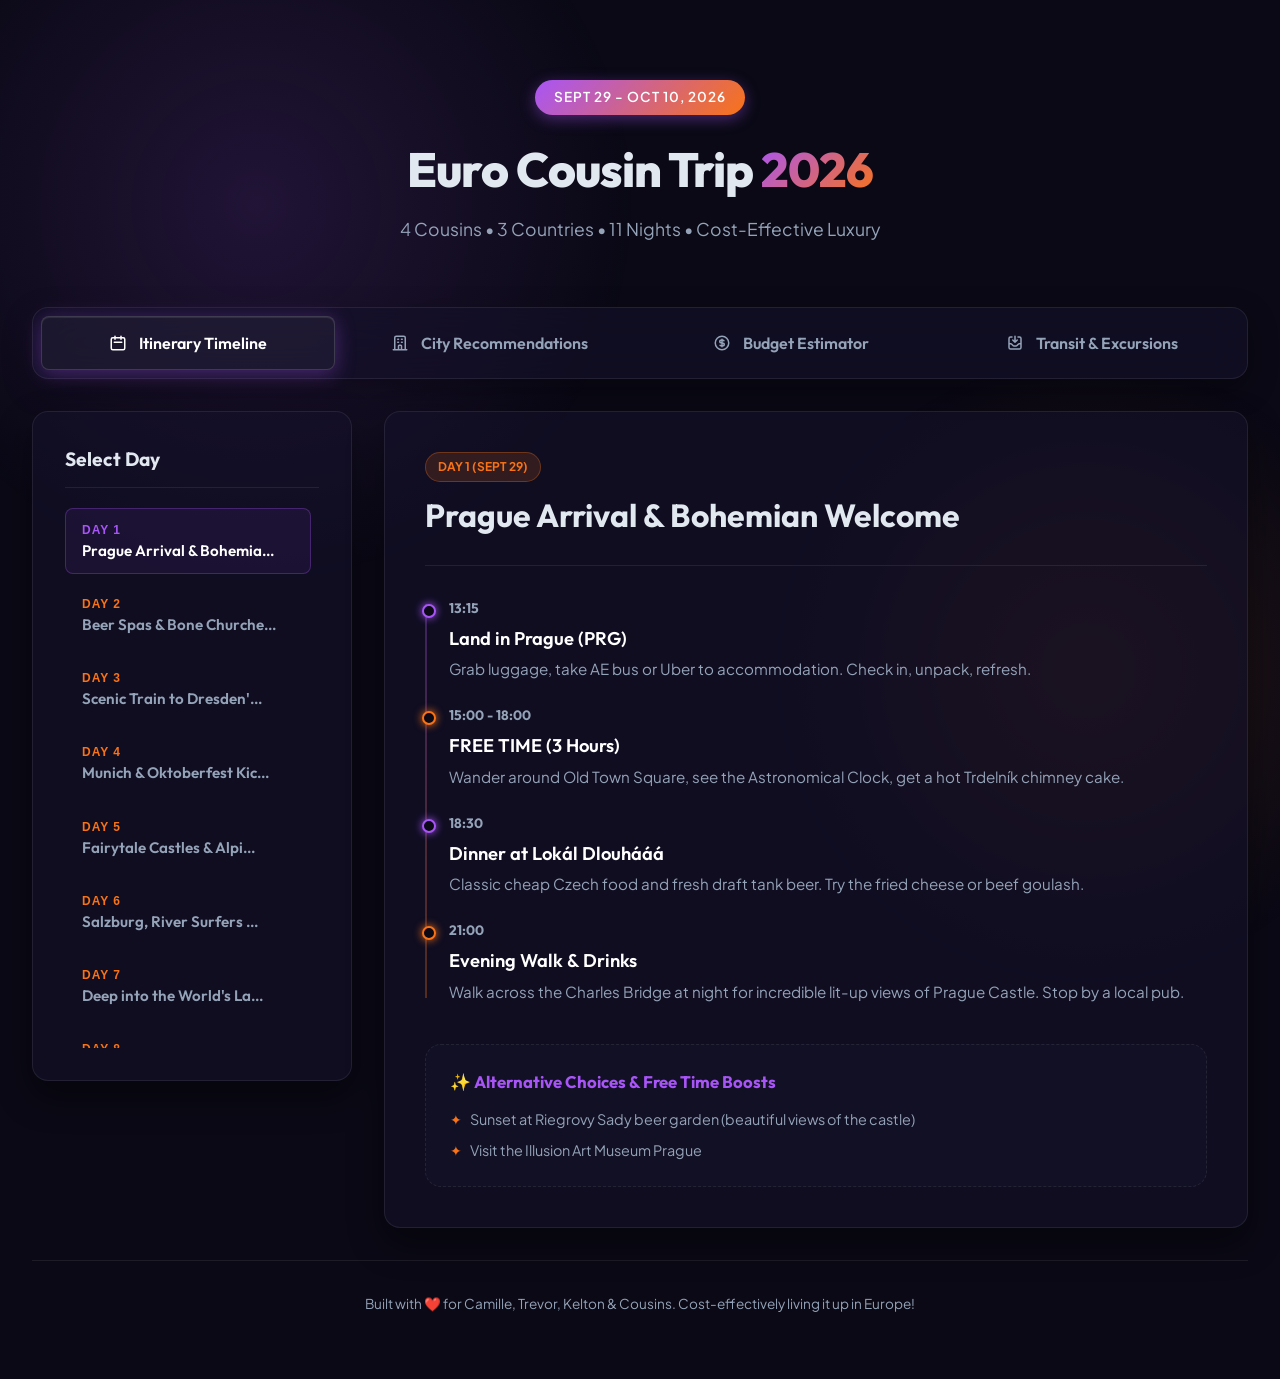
==== eurocousintrip/index.html @ 8fd2f875 "Add Euro Cousin Trip 2026 planner app" ====
<!DOCTYPE html>
<html lang="en">
<head>
  <meta charset="UTF-8">
  <meta name="viewport" content="width=device-width, initial-scale=1.0">
  <title>Euro Cousin Trip 2026 - Itinerary & Planner</title>
  <link rel="preconnect" href="https://fonts.googleapis.com">
  <link rel="preconnect" href="https://fonts.gstatic.com" crossorigin>
  <link href="https://fonts.googleapis.com/css2?family=Outfit:wght@300;400;500;600;700;800&family=Plus+Jakarta+Sans:wght@300;400;500;600;700&display=swap" rel="stylesheet">
  <link rel="stylesheet" href="style.css">
</head>
<body>
  <div class="glow-bg"></div>
  <div class="glow-bg-secondary"></div>

  <div class="app-container">
    <header class="app-header">
      <div class="logo-area">
        <span class="badge">Sept 29 - Oct 10, 2026</span>
        <h1>Euro Cousin Trip <span>2026</span></h1>
        <p>4 Cousins • 3 Countries • 11 Nights • Cost-Effective Luxury</p>
      </div>
    </header>

    <nav class="app-nav">
      <button class="nav-btn active" onclick="switchTab('itinerary')">
        <svg xmlns="http://www.w3.org/2000/svg" width="18" height="18" fill="none" viewBox="0 0 24 24" stroke="currentColor" stroke-width="2"><path stroke-linecap="round" stroke-linejoin="round" d="M8 7V3m8 4V3m-9 8h10M5 21h14a2 2 0 002-2V7a2 2 0 00-2-2H5a2 2 0 00-2 2v12a2 2 0 002 2z" /></svg>
        Itinerary Timeline
      </button>
      <button class="nav-btn" onclick="switchTab('cities')">
        <svg xmlns="http://www.w3.org/2000/svg" width="18" height="18" fill="none" viewBox="0 0 24 24" stroke="currentColor" stroke-width="2"><path stroke-linecap="round" stroke-linejoin="round" d="M19 21V5a2 2 0 00-2-2H7a2 2 0 00-2 2v16m14 0h2m-2 0h-5m-9 0H3m2 0h5M9 7h1m-1 4h1m4-4h1m-1 4h1m-5 10v-5a1 1 0 011-1h2a1 1 0 011 1v5m-4 0h4" /></svg>
        City Recommendations
      </button>
      <button class="nav-btn" onclick="switchTab('budget')">
        <svg xmlns="http://www.w3.org/2000/svg" width="18" height="18" fill="none" viewBox="0 0 24 24" stroke="currentColor" stroke-width="2"><path stroke-linecap="round" stroke-linejoin="round" d="M12 8c-1.657 0-3 .895-3 2s1.343 2 3 2 3 .895 3 2-1.343 2-3 2m0-8c1.11 0 2.08.402 2.599 1M12 8V7m0 1v8m0 0v1m0-1c-1.11 0-2.08-.402-2.599-1M21 12a9 9 0 11-18 0 9 9 0 0118 0z" /></svg>
        Budget Estimator
      </button>
      <button class="nav-btn" onclick="switchTab('transit')">
        <svg xmlns="http://www.w3.org/2000/svg" width="18" height="18" fill="none" viewBox="0 0 24 24" stroke="currentColor" stroke-width="2"><path stroke-linecap="round" stroke-linejoin="round" d="M8 4H6a2 2 0 00-2 2v12a2 2 0 002 2h12a2 2 0 002-2V6a2 2 0 00-2-2h-2m-4-1v8m0 0l3-3m-3 3L9 8m-5 5h2.586a1 1 0 01.707.293l2.414 2.414a1 1 0 00.707.293h3.172a1 1 0 00.707-.293l2.414-2.414a1 1 0 01.707-.293H20" /></svg>
        Transit & Excursions
      </button>
    </nav>

    <main class="app-main">
      
      <!-- ITINERARY TAB -->
      <section id="tab-itinerary" class="tab-content active">
        <div class="itinerary-layout">
          <div class="day-sidebar glass">
            <h3>Select Day</h3>
            <div class="day-list" id="day-list-buttons">
              <!-- Dynamically populated -->
            </div>
          </div>

          <div class="day-detail-panel">
            <div class="day-card glass" id="day-details-card">
              <div class="day-header">
                <span class="day-badge" id="current-day-label">Day 1 (Sept 29)</span>
                <h2 id="current-day-title">Prague Arrival & Bohemian Welcome</h2>
              </div>
              
              <div class="timeline" id="current-day-events">
                <!-- Dynamically populated -->
              </div>

              <div class="alternatives-box">
                <h4>✨ Alternative Choices & Free Time Boosts</h4>
                <ul id="current-day-alternatives">
                  <!-- Dynamically populated -->
                </ul>
              </div>
            </div>
          </div>
        </div>
      </section>

      <!-- CITIES TAB -->
      <section id="tab-cities" class="tab-content">
        <div class="city-selector">
          <button class="city-pill active" onclick="filterCity('prague')">Prague</button>
          <button class="city-pill" onclick="filterCity('dresden')">Dresden</button>
          <button class="city-pill" onclick="filterCity('munich')">Munich (Oktoberfest)</button>
          <button class="city-pill" onclick="filterCity('salzburg')">Salzburg</button>
          <button class="city-pill" onclick="filterCity('vienna')">Vienna (Kelton's Base)</button>
        </div>

        <div class="city-recommendations-grid">
          
          <div class="grid-column">
            <div class="section-title">
              <h3>🏨 Lodging Options</h3>
            </div>
            <div id="city-lodging" class="cards-list"></div>
          </div>

          <div class="grid-column">
            <div class="section-title">
              <h3>🎟️ Sights & Nightlife</h3>
            </div>
            <div id="city-attractions" class="cards-list"></div>
          </div>

          <div class="grid-column">
            <div class="section-title">
              <h3>🍽️ Local Bites & Dining</h3>
            </div>
            <div id="city-food" class="cards-list"></div>
          </div>

        </div>
      </section>

      <!-- BUDGET TAB -->
      <section id="tab-budget" class="tab-content">
        <div class="budget-layout">
          <div class="budget-panel glass">
            <h2>Interactive Cost Calculator</h2>
            <p class="subtitle">Customize the estimates to match your specific plans. Keep it under <strong>$3,000 per person</strong>!</p>
            
            <div class="input-group">
              <label for="calc-flight">✈️ Flight Cost ($ / person)</label>
              <input type="number" id="calc-flight" value="950" oninput="updateBudgetCalculator()">
              <span class="hint">Includes transatlantic flight from US.</span>
            </div>

            <div class="input-group">
              <label for="calc-lodging">🏨 Total Lodging Cost ($ / person)</label>
              <input type="number" id="calc-lodging" value="450" oninput="updateBudgetCalculator()">
              <span class="hint">Includes Prague, Dresden, Munich (S-Bahn Dachau), & Salzburg. Vienna is €0!</span>
            </div>

            <div class="input-group">
              <label for="calc-food">🍔 Food & Drink Budget ($ / person)</label>
              <input type="number" id="calc-food" value="700" oninput="updateBudgetCalculator()">
              <span class="hint">Recommended: ~$65/day for 11 days (local beer is very cheap in CZ/DE/AT).</span>
            </div>

            <div class="input-group">
              <label for="calc-activities">🎟️ Activities & Excursions ($ / person)</label>
              <input type="number" id="calc-activities" value="300" oninput="updateBudgetCalculator()">
              <span class="hint">Includes Beer Spa, Neuschwanstein, Eisriesenwelt caves, & club entries.</span>
            </div>

            <div class="input-group">
              <label for="calc-transport">🚆 Train Tickets & Transit Passes ($ / person)</label>
              <input type="number" id="calc-transport" value="200" oninput="updateBudgetCalculator()">
              <span class="hint">Includes EC/ICE trains, Bayern-Ticket, and local tram cards.</span>
            </div>
          </div>

          <div class="budget-summary glass">
            <h3>Calculated Trip Total</h3>
            
            <div class="large-price">
              <span class="price-label">Per Person Cost</span>
              <span class="price-val" id="total-per-person">$2,600.00</span>
            </div>

            <div class="group-price">
              <span>Total for Group (4 People)</span>
              <strong id="total-group">$10,400.00</strong>
            </div>

            <div id="budget-status" class="status-tag success">Under Budget! 🎉 Ready to live it up!</div>

            <div class="smart-tips">
              <h4>💡 Clever Cost-Saving Choices Made:</h4>
              <ul>
                <li><strong>Vienna lodging is free:</strong> Staying at Cousin Kelton Koch's apartment saves the group approx. $1,000 total.</li>
                <li><strong>Munich S-Bahn Strategy:</strong> Staying in Dachau during Oktoberfest closing weekend saves €300+ per night.</li>
                <li><strong>Bavarian Rail Pass:</strong> Using the DB Bayern-Ticket for Munich-Salzburg and Neuschwanstein Castle excursions costs only €15/person for full days of travel.</li>
                <li><strong>Bratislava day-trip alternative:</strong> Bratislava is a super-cheap alternative for food and drinks, only 1 hour from Vienna.</li>
              </ul>
            </div>
          </div>
        </div>
      </section>

      <!-- TRANSIT TAB -->
      <section id="tab-transit" class="tab-content">
        <div class="transit-container glass">
          <h2>Transit & Excursion Matrix</h2>
          <p class="subtitle">Complete schedule breakdown, booking tips, and map guides.</p>

          <table class="transit-table">
            <thead>
              <tr>
                <th>Segment</th>
                <th>Method</th>
                <th>Duration</th>
                <th>Estimated Cost (Group of 4)</th>
                <th>Notes / Best Practice</th>
              </tr>
            </thead>
            <tbody>
              <tr>
                <td><strong>Prague Airport ➔ Accommodation</strong></td>
                <td>Uber / Airport Express Bus</td>
                <td>30 - 45 mins</td>
                <td>~€16 - €20 total</td>
                <td>Split an Uber/Bolt for convenience, or take the AE Bus for €4 PP.</td>
              </tr>
              <tr>
                <td><strong>Prague ➔ Dresden</strong></td>
                <td>EuroCity (EC) Train</td>
                <td>2h 15m</td>
                <td>~€60 - €80 total</td>
                <td>Direct frequent train. Buy tickets early on České Dráhy (cd.cz) or bahn.com.</td>
              </tr>
              <tr>
                <td><strong>Dresden ➔ Munich</strong></td>
                <td>ICE High-Speed Train</td>
                <td>4h 30m</td>
                <td>~€120 - €180 total</td>
                <td>Connects via Leipzig or Erfurt. Book via Deutsche Bahn.</td>
              </tr>
              <tr>
                <td><strong>Munich ➔ Neuschwanstein Castle</strong></td>
                <td>Bavarian Regional Train + Bus</td>
                <td>2h 30m (each way)</td>
                <td>€59 total</td>
                <td>Buy a <strong>Bayern-Ticket</strong> for 4 people at a ticket machine. Covers all regional trains & buses!</td>
              </tr>
              <tr>
                <td><strong>Munich ➔ Salzburg</strong></td>
                <td>BRB regional train</td>
                <td>1h 45m</td>
                <td>€59 total</td>
                <td>Use the same <strong>Bayern-Ticket</strong> on the regional line. Direct train every hour.</td>
              </tr>
              <tr>
                <td><strong>Salzburg ➔ Eisriesenwelt Werfen</strong></td>
                <td>S-Bahn S3 + Shuttle Bus</td>
                <td>1h 15m (each way)</td>
                <td>~€40 total (Transit only)</td>
                <td>Train from Salzburg Hbf to Werfen, shuttle bus to ticket office, hike, and cable car.</td>
              </tr>
              <tr>
                <td><strong>Salzburg ➔ Vienna</strong></td>
                <td>Railjet / Westbahn Train</td>
                <td>2h 30m</td>
                <td>~€80 - €120 total</td>
                <td>Westbahn is often cheaper and offers nice double-decker trains.</td>
              </tr>
              <tr>
                <td><strong>Vienna ➔ Vienna Airport (VIE)</strong></td>
                <td>S-Bahn S7 Train</td>
                <td>25 mins</td>
                <td>€17.60 total</td>
                <td>Fast regional train. Avoid the overpriced CAT (City Airport Train).</td>
              </tr>
            </tbody>
          </table>

          <div class="transit-tips-box">
            <h3>⚠️ Critical Excursion Warnings</h3>
            <div class="warning-grid">
              <div class="warning-item">
                <h5>🏰 Neuschwanstein Castle</h5>
                <p>Tickets drop exactly 3 months in advance and sell out rapidly. Make sure to book online ahead of time. Don't skip Marienbrücke bridge for the absolute best view of the castle.</p>
              </div>
              <div class="warning-item">
                <h5>❄️ Eisriesenwelt Ice Caves</h5>
                <p>Warm clothes and sturdy shoes are mandatory! Even in early October, the cave interior is below freezing (32°F / 0°C). The tour requires walking up 1,400 stairs.</p>
              </div>
            </div>
          </div>
        </div>
      </section>

    </main>

    <footer class="app-footer">
      <p>Built with ❤️ for Camille, Trevor, Kelton & Cousins. Cost-effectively living it up in Europe!</p>
    </footer>
  </div>

  <script src="app.js"></script>
  <script>
    // Tab Switching
    function switchTab(tabId) {
      document.querySelectorAll('.nav-btn').forEach(btn => btn.classList.remove('active'));
      document.querySelectorAll('.tab-content').forEach(content => content.classList.remove('active'));
      
      const targetBtn = Array.from(document.querySelectorAll('.nav-btn')).find(btn => btn.getAttribute('onclick').includes(tabId));
      if (targetBtn) targetBtn.classList.add('active');
      
      const targetTab = document.getElementById(`tab-${tabId}`);
      if (targetTab) targetTab.classList.add('active');
    }

    // Itinerary Loading & Interaction
    let currentDayIndex = 0;
    
    function populateItineraryButtons() {
      const btnContainer = document.getElementById('day-list-buttons');
      btnContainer.innerHTML = '';
      
      tripData.itinerary.forEach((item, idx) => {
        const btn = document.createElement('button');
        btn.className = `day-btn ${idx === currentDayIndex ? 'active' : ''}`;
        btn.onclick = () => selectDay(idx);
        
        btn.innerHTML = `
          <span class="day-num">${item.day.split(' ')[0]} ${item.day.split(' ')[1]}</span>
          <span class="day-title">${item.title.substring(0, 24)}${item.title.length > 24 ? '...' : ''}</span>
        `;
        btnContainer.appendChild(btn);
      });
    }

    function selectDay(idx) {
      currentDayIndex = idx;
      
      // Update buttons
      document.querySelectorAll('.day-btn').forEach((btn, bIdx) => {
        if (bIdx === idx) btn.classList.add('active');
        else btn.classList.remove('active');
      });
      
      const dayData = tripData.itinerary[idx];
      document.getElementById('current-day-label').textContent = dayData.day;
      document.getElementById('current-day-title').textContent = dayData.title;
      
      // Populate events
      const eventsContainer = document.getElementById('current-day-events');
      eventsContainer.innerHTML = '';
      
      dayData.events.forEach(ev => {
        const item = document.createElement('div');
        item.className = 'timeline-item';
        item.innerHTML = `
          <div class="time">${ev.time}</div>
          <div class="content">
            <h4>${ev.act}</h4>
            <p>${ev.detail}</p>
          </div>
        `;
        eventsContainer.appendChild(item);
      });

      // Populate alternatives
      const altContainer = document.getElementById('current-day-alternatives');
      altContainer.innerHTML = '';
      dayData.alternatives.forEach(alt => {
        const li = document.createElement('li');
        li.textContent = alt;
        altContainer.appendChild(li);
      });
    }

    // Cities Loading & Interaction
    let currentFilteredCity = 'prague';
    
    function filterCity(cityId) {
      currentFilteredCity = cityId;
      document.querySelectorAll('.city-pill').forEach(pill => {
        if (pill.getAttribute('onclick').includes(cityId)) pill.classList.add('active');
        else pill.classList.remove('active');
      });

      const city = tripData.cities[cityId];
      
      // Lodging
      const lodgingContainer = document.getElementById('city-lodging');
      lodgingContainer.innerHTML = '';
      city.accommodation.forEach(acc => {
        const card = document.createElement('div');
        card.className = 'card glass';
        card.innerHTML = `
          <div class="card-header">
            <h4>${acc.name}</h4>
            <span class="type-tag">${acc.type}</span>
          </div>
          <p class="desc">${acc.desc}</p>
          <div class="card-footer">
            <span class="price">${acc.price}</span>
            ${acc.link !== '#' ? `<a href="${acc.link}" target="_blank" class="card-btn">View Website ↗</a>` : ''}
          </div>
        `;
        lodgingContainer.appendChild(card);
      });

      // Sights & Attractions
      const attractionsContainer = document.getElementById('city-attractions');
      attractionsContainer.innerHTML = '';
      city.attractions.forEach(att => {
        const card = document.createElement('div');
        card.className = 'card glass';
        card.innerHTML = `
          <div class="card-header">
            <h4>${att.name}</h4>
            <span class="type-tag">${att.type}</span>
          </div>
          <p class="desc">${att.desc}</p>
          <div class="card-footer">
            <span class="price">${att.cost}</span>
            <div class="btn-row">
              <a href="${att.map}" target="_blank" class="card-btn secondary">Google Maps 📍</a>
              <a href="${att.link}" target="_blank" class="card-btn">Info/Tickets ↗</a>
            </div>
          </div>
        `;
        attractionsContainer.appendChild(card);
      });

      // Food
      const foodContainer = document.getElementById('city-food');
      foodContainer.innerHTML = '';
      city.food.forEach(fd => {
        const card = document.createElement('div');
        card.className = 'card glass';
        card.innerHTML = `
          <div class="card-header">
            <h4>${fd.name}</h4>
            <span class="type-tag">${fd.priceRange || 'Moderate'}</span>
          </div>
          <p class="specialty"><strong>Specialty:</strong> ${fd.specialty}</p>
          <p class="desc">${fd.desc}</p>
          <div class="card-footer">
            <a href="${fd.map}" target="_blank" class="card-btn secondary">Google Maps 📍</a>
          </div>
        `;
        foodContainer.appendChild(card);
      });
    }

    // App Initialization
    window.addEventListener('DOMContentLoaded', () => {
      populateItineraryButtons();
      selectDay(0);
      filterCity('prague');
      updateBudgetCalculator();
    });
  </script>
</body>
</html>
---- eurocousintrip/style.css ----
/* CSS variables for consistent, premium styling */
:root {
  --bg-primary: #0a0915;
  --bg-secondary: rgba(20, 18, 42, 0.6);
  --glass-bg: rgba(255, 255, 255, 0.04);
  --glass-border: rgba(255, 255, 255, 0.08);
  --glass-highlight: rgba(255, 255, 255, 0.15);
  
  --color-text: #e2e8f0;
  --color-text-muted: #94a3b8;
  --color-accent: #a855f7;
  --color-accent-glow: rgba(168, 85, 247, 0.35);
  --color-accent-secondary: #f97316;
  --color-accent-secondary-glow: rgba(249, 115, 22, 0.3);
  
  --success: #10b981;
  --success-glow: rgba(16, 185, 129, 0.2);
  --warning: #f59e0b;
  --warning-glow: rgba(245, 158, 11, 0.2);
  
  --font-heading: 'Outfit', -apple-system, sans-serif;
  --font-body: 'Plus Jakarta Sans', -apple-system, sans-serif;
  
  --radius-sm: 8px;
  --radius-md: 16px;
  --radius-lg: 24px;
}

* {
  box-sizing: border-box;
  margin: 0;
  padding: 0;
}

body {
  background-color: var(--bg-primary);
  color: var(--color-text);
  font-family: var(--font-body);
  line-height: 1.6;
  min-height: 100vh;
  position: relative;
  overflow-x: hidden;
  -webkit-font-smoothing: antialiased;
}

/* Beautiful dynamic background glows */
.glow-bg {
  position: fixed;
  top: -20%;
  left: -10%;
  width: 60vw;
  height: 60vw;
  background: radial-gradient(circle, rgba(168, 85, 247, 0.15) 0%, rgba(0,0,0,0) 70%);
  z-index: -2;
  pointer-events: none;
}

.glow-bg-secondary {
  position: fixed;
  bottom: -10%;
  right: -10%;
  width: 50vw;
  height: 50vw;
  background: radial-gradient(circle, rgba(249, 115, 22, 0.12) 0%, rgba(0,0,0,0) 70%);
  z-index: -2;
  pointer-events: none;
}

/* Layout container */
.app-container {
  max-width: 1400px;
  margin: 0 auto;
  padding: 2rem;
  display: flex;
  flex-direction: column;
  gap: 2rem;
  min-height: 100vh;
}

/* Header design */
.app-header {
  text-align: center;
  padding: 3rem 2rem 2rem;
  position: relative;
}

.badge {
  background: linear-gradient(135deg, var(--color-accent), var(--color-accent-secondary));
  color: #fff;
  padding: 0.4rem 1.2rem;
  border-radius: 50px;
  font-size: 0.85rem;
  font-weight: 600;
  text-transform: uppercase;
  letter-spacing: 1px;
  display: inline-block;
  margin-bottom: 1rem;
  box-shadow: 0 4px 15px rgba(168, 85, 247, 0.4);
}

.app-header h1 {
  font-family: var(--font-heading);
  font-size: 3rem;
  font-weight: 800;
  letter-spacing: -1px;
  margin-bottom: 0.5rem;
}

.app-header h1 span {
  background: linear-gradient(135deg, var(--color-accent), var(--color-accent-secondary));
  -webkit-background-clip: text;
  -webkit-text-fill-color: transparent;
}

.app-header p {
  color: var(--color-text-muted);
  font-size: 1.1rem;
}

/* Navigation System */
.app-nav {
  display: grid;
  grid-template-columns: repeat(4, 1fr);
  background: var(--bg-secondary);
  border: 1px solid var(--glass-border);
  padding: 0.5rem;
  border-radius: var(--radius-md);
  backdrop-filter: blur(20px);
  gap: 0.5rem;
  box-shadow: 0 10px 30px rgba(0, 0, 0, 0.3);
}

.nav-btn {
  background: transparent;
  border: none;
  color: var(--color-text-muted);
  padding: 1rem;
  border-radius: var(--radius-sm);
  font-family: var(--font-heading);
  font-weight: 600;
  font-size: 1rem;
  cursor: pointer;
  display: flex;
  align-items: center;
  justify-content: center;
  gap: 0.75rem;
  transition: all 0.3s cubic-bezier(0.4, 0, 0.2, 1);
}

.nav-btn svg {
  transition: transform 0.3s ease;
}

.nav-btn:hover {
  color: #fff;
  background: rgba(255, 255, 255, 0.02);
}

.nav-btn:hover svg {
  transform: translateY(-2px);
}

.nav-btn.active {
  color: #fff;
  background: var(--glass-bg);
  border: 1px solid var(--glass-highlight);
  box-shadow: inset 0 1px 1px rgba(255, 255, 255, 0.1), 0 4px 20px var(--color-accent-glow);
}

/* Main Section Content */
.app-main {
  flex-grow: 1;
}

.tab-content {
  display: none;
  animation: fadeIn 0.4s ease-out forwards;
}

.tab-content.active {
  display: block;
}

@keyframes fadeIn {
  from { opacity: 0; transform: translateY(10px); }
  to { opacity: 1; transform: translateY(0); }
}

/* Glassmorphic boxes */
.glass {
  background: var(--bg-secondary);
  border: 1px solid var(--glass-border);
  border-radius: var(--radius-md);
  padding: 2rem;
  backdrop-filter: blur(20px);
  box-shadow: 0 15px 35px rgba(0, 0, 0, 0.4);
}

/* ITINERARY LAYOUT */
.itinerary-layout {
  display: grid;
  grid-template-columns: 320px 1fr;
  gap: 2rem;
  align-items: start;
}

.day-sidebar {
  display: flex;
  flex-direction: column;
  gap: 1.25rem;
}

.day-sidebar h3 {
  font-family: var(--font-heading);
  font-size: 1.2rem;
  border-bottom: 1px solid var(--glass-border);
  padding-bottom: 0.75rem;
}

.day-list {
  display: flex;
  flex-direction: column;
  gap: 0.5rem;
  max-height: 60vh;
  overflow-y: auto;
  padding-right: 0.5rem;
}

/* Custom scrollbar for day list */
.day-list::-webkit-scrollbar {
  width: 4px;
}
.day-list::-webkit-scrollbar-thumb {
  background: var(--glass-border);
  border-radius: 4px;
}

.day-btn {
  background: transparent;
  border: 1px solid transparent;
  color: var(--color-text-muted);
  text-align: left;
  padding: 0.85rem 1rem;
  border-radius: var(--radius-sm);
  cursor: pointer;
  display: flex;
  flex-direction: column;
  gap: 0.25rem;
  transition: all 0.25s ease;
}

.day-btn:hover {
  background: rgba(255, 255, 255, 0.02);
  color: #fff;
}

.day-btn.active {
  background: rgba(168, 85, 247, 0.08);
  border: 1px solid rgba(168, 85, 247, 0.3);
  color: #fff;
}

.day-btn .day-num {
  font-size: 0.75rem;
  text-transform: uppercase;
  letter-spacing: 1px;
  font-weight: 700;
  color: var(--color-accent-secondary);
}

.day-btn.active .day-num {
  color: var(--color-accent);
}

.day-btn .day-title {
  font-family: var(--font-heading);
  font-weight: 600;
  font-size: 0.95rem;
}

/* Day Detail Panel */
.day-card {
  padding: 2.5rem;
}

.day-header {
  border-bottom: 1px solid var(--glass-border);
  padding-bottom: 1.5rem;
  margin-bottom: 2rem;
}

.day-badge {
  background: rgba(249, 115, 22, 0.15);
  border: 1px solid rgba(249, 115, 22, 0.3);
  color: var(--color-accent-secondary);
  padding: 0.25rem 0.75rem;
  border-radius: 50px;
  font-size: 0.75rem;
  font-weight: 700;
  text-transform: uppercase;
  display: inline-block;
  margin-bottom: 0.5rem;
}

.day-header h2 {
  font-family: var(--font-heading);
  font-size: 2rem;
  font-weight: 700;
}

/* Timeline Components */
.timeline {
  display: flex;
  flex-direction: column;
  position: relative;
  padding-left: 1.5rem;
  margin-bottom: 2.5rem;
}

.timeline::before {
  content: '';
  position: absolute;
  left: 0;
  top: 6px;
  bottom: 6px;
  width: 2px;
  background: linear-gradient(to bottom, var(--color-accent), var(--color-accent-secondary));
  opacity: 0.3;
}

.timeline-item {
  position: relative;
  padding-bottom: 1.5rem;
}

.timeline-item:last-child {
  padding-bottom: 0;
}

.timeline-item::before {
  content: '';
  position: absolute;
  left: -27px;
  top: 6px;
  width: 10px;
  height: 10px;
  border-radius: 50%;
  background: var(--bg-primary);
  border: 2px solid var(--color-accent);
  box-shadow: 0 0 8px var(--color-accent);
}

.timeline-item:nth-child(even)::before {
  border-color: var(--color-accent-secondary);
  box-shadow: 0 0 8px var(--color-accent-secondary);
}

.timeline-item .time {
  font-family: var(--font-heading);
  font-weight: 700;
  font-size: 0.85rem;
  color: var(--color-text-muted);
  text-transform: uppercase;
  margin-bottom: 0.25rem;
}

.timeline-item h4 {
  font-family: var(--font-heading);
  font-weight: 600;
  font-size: 1.15rem;
  color: #fff;
  margin-bottom: 0.25rem;
}

.timeline-item p {
  color: var(--color-text-muted);
  font-size: 0.95rem;
}

/* Alternative suggestions box */
.alternatives-box {
  background: rgba(255, 255, 255, 0.015);
  border: 1px dashed var(--glass-border);
  border-radius: var(--radius-md);
  padding: 1.5rem;
}

.alternatives-box h4 {
  font-family: var(--font-heading);
  font-size: 1.05rem;
  margin-bottom: 0.75rem;
  color: var(--color-accent);
  display: flex;
  align-items: center;
  gap: 0.5rem;
}

.alternatives-box ul {
  list-style: none;
  display: flex;
  flex-direction: column;
  gap: 0.5rem;
}

.alternatives-box li {
  font-size: 0.9rem;
  color: var(--color-text-muted);
  position: relative;
  padding-left: 1.25rem;
}

.alternatives-box li::before {
  content: '✦';
  position: absolute;
  left: 0;
  color: var(--color-accent-secondary);
}

/* CITIES TAB LAYOUT */
.city-selector {
  display: flex;
  justify-content: center;
  gap: 0.75rem;
  margin-bottom: 2.5rem;
  flex-wrap: wrap;
}

.city-pill {
  background: var(--bg-secondary);
  border: 1px solid var(--glass-border);
  color: var(--color-text-muted);
  padding: 0.6rem 1.5rem;
  border-radius: 50px;
  font-family: var(--font-heading);
  font-weight: 600;
  font-size: 0.95rem;
  cursor: pointer;
  transition: all 0.3s cubic-bezier(0.4, 0, 0.2, 1);
}

.city-pill:hover {
  color: #fff;
  border-color: var(--glass-highlight);
  transform: translateY(-1px);
}

.city-pill.active {
  background: linear-gradient(135deg, var(--color-accent), #7c3aed);
  border-color: transparent;
  color: #fff;
  box-shadow: 0 4px 15px rgba(124, 58, 237, 0.4);
}

.city-recommendations-grid {
  display: grid;
  grid-template-columns: repeat(3, 1fr);
  gap: 2rem;
  align-items: start;
}

.grid-column {
  display: flex;
  flex-direction: column;
  gap: 1.5rem;
}

.section-title {
  border-bottom: 1.5px solid var(--glass-border);
  padding-bottom: 0.75rem;
}

.section-title h3 {
  font-family: var(--font-heading);
  font-size: 1.25rem;
  font-weight: 600;
  color: #fff;
}

.cards-list {
  display: flex;
  flex-direction: column;
  gap: 1.25rem;
}

.card {
  padding: 1.5rem;
  border-radius: var(--radius-md);
  display: flex;
  flex-direction: column;
  gap: 1rem;
  transition: all 0.3s cubic-bezier(0.4, 0, 0.2, 1);
}

.card:hover {
  transform: translateY(-3px);
  border-color: rgba(255, 255, 255, 0.15);
  box-shadow: 0 15px 30px rgba(0, 0, 0, 0.6), 0 0 1px rgba(255, 255, 255, 0.2);
}

.card-header {
  display: flex;
  justify-content: space-between;
  align-items: flex-start;
  gap: 0.75rem;
}

.card h4 {
  font-family: var(--font-heading);
  font-size: 1.15rem;
  font-weight: 700;
  line-height: 1.3;
}

.type-tag {
  background: rgba(255, 255, 255, 0.05);
  border: 1px solid var(--glass-border);
  color: var(--color-text-muted);
  font-size: 0.7rem;
  padding: 0.2rem 0.5rem;
  border-radius: 4px;
  text-transform: uppercase;
  font-weight: 700;
  white-space: nowrap;
}

.card p.desc {
  color: var(--color-text-muted);
  font-size: 0.88rem;
  line-height: 1.5;
}

.card p.specialty {
  background: rgba(249, 115, 22, 0.06);
  border-left: 3px solid var(--color-accent-secondary);
  padding: 0.5rem 0.75rem;
  font-size: 0.85rem;
  border-radius: 0 4px 4px 0;
}

.card-footer {
  display: flex;
  justify-content: space-between;
  align-items: center;
  gap: 0.75rem;
  margin-top: auto;
}

.card .price {
  font-family: var(--font-heading);
  font-weight: 700;
  font-size: 0.95rem;
  color: var(--color-accent-secondary);
}

.btn-row {
  display: flex;
  gap: 0.5rem;
  width: 100%;
}

.card-btn {
  background: rgba(255, 255, 255, 0.06);
  border: 1px solid var(--glass-border);
  color: #fff;
  text-decoration: none;
  font-size: 0.78rem;
  font-weight: 600;
  padding: 0.4rem 0.8rem;
  border-radius: 6px;
  text-align: center;
  transition: all 0.2s ease;
  cursor: pointer;
  display: inline-block;
  flex: 1;
}

.card-btn:hover {
  background: var(--color-accent);
  border-color: transparent;
  box-shadow: 0 4px 12px var(--color-accent-glow);
}

.card-btn.secondary {
  background: transparent;
}

.card-btn.secondary:hover {
  background: rgba(255, 255, 255, 0.1);
  box-shadow: none;
}

/* BUDGET LAYOUT */
.budget-layout {
  display: grid;
  grid-template-columns: 1fr 480px;
  gap: 2.5rem;
  align-items: start;
}

.budget-panel h2 {
  font-family: var(--font-heading);
  font-size: 1.75rem;
  margin-bottom: 0.5rem;
}

.subtitle {
  color: var(--color-text-muted);
  font-size: 0.95rem;
  margin-bottom: 2rem;
}

.input-group {
  display: flex;
  flex-direction: column;
  gap: 0.5rem;
  margin-bottom: 1.5rem;
}

.input-group label {
  font-family: var(--font-heading);
  font-weight: 600;
  font-size: 0.95rem;
}

.input-group input {
  background: rgba(0, 0, 0, 0.2);
  border: 1px solid var(--glass-border);
  color: #fff;
  padding: 0.75rem 1rem;
  border-radius: var(--radius-sm);
  font-family: var(--font-body);
  font-size: 1.05rem;
  transition: all 0.2s ease;
}

.input-group input:focus {
  outline: none;
  border-color: var(--color-accent);
  box-shadow: 0 0 8px var(--color-accent-glow);
}

.input-group .hint {
  color: var(--color-text-muted);
  font-size: 0.78rem;
}

/* Budget Summary Card */
.budget-summary {
  background: linear-gradient(135deg, rgba(20, 18, 42, 0.8), rgba(10, 9, 21, 0.9));
  border: 1px solid rgba(168, 85, 247, 0.2);
  border-radius: var(--radius-md);
  padding: 2.5rem;
  display: flex;
  flex-direction: column;
  gap: 1.5rem;
  box-shadow: 0 20px 40px rgba(0, 0, 0, 0.5);
  position: relative;
  overflow: hidden;
}

.budget-summary::after {
  content: '';
  position: absolute;
  top: 0;
  right: 0;
  width: 150px;
  height: 150px;
  background: radial-gradient(circle, rgba(168, 85, 247, 0.15) 0%, rgba(0,0,0,0) 70%);
  pointer-events: none;
}

.budget-summary h3 {
  font-family: var(--font-heading);
  font-size: 1.35rem;
  border-bottom: 1px solid var(--glass-border);
  padding-bottom: 0.75rem;
}

.large-price {
  display: flex;
  flex-direction: column;
  gap: 0.25rem;
  background: rgba(255, 255, 255, 0.02);
  border: 1px solid var(--glass-border);
  padding: 1.5rem;
  border-radius: var(--radius-sm);
  text-align: center;
}

.large-price .price-label {
  font-size: 0.8rem;
  text-transform: uppercase;
  letter-spacing: 1px;
  color: var(--color-text-muted);
  font-weight: 700;
}

.large-price .price-val {
  font-family: var(--font-heading);
  font-size: 3rem;
  font-weight: 800;
  background: linear-gradient(135deg, #fff, var(--color-accent-secondary));
  -webkit-background-clip: text;
  -webkit-text-fill-color: transparent;
}

.group-price {
  display: flex;
  justify-content: space-between;
  font-size: 0.95rem;
  color: var(--color-text-muted);
}

.group-price strong {
  color: #fff;
}

.status-tag {
  padding: 0.75rem 1rem;
  border-radius: var(--radius-sm);
  text-align: center;
  font-weight: 700;
  font-size: 0.95rem;
}

.status-tag.success {
  background: var(--success-glow);
  color: var(--success);
  border: 1px solid rgba(16, 185, 129, 0.3);
}

.status-tag.warning {
  background: var(--warning-glow);
  color: var(--warning);
  border: 1px solid rgba(245, 158, 11, 0.3);
}

.smart-tips h4 {
  font-family: var(--font-heading);
  font-size: 1rem;
  margin-bottom: 0.75rem;
}

.smart-tips ul {
  list-style: none;
  display: flex;
  flex-direction: column;
  gap: 0.6rem;
}

.smart-tips li {
  font-size: 0.82rem;
  color: var(--color-text-muted);
  position: relative;
  padding-left: 1.25rem;
  line-height: 1.4;
}

.smart-tips li::before {
  content: '✓';
  position: absolute;
  left: 0;
  color: var(--success);
  font-weight: bold;
}

/* TRANSIT TAB DETAILS */
.transit-container {
  display: flex;
  flex-direction: column;
  gap: 2rem;
}

.transit-table {
  width: 100%;
  border-collapse: collapse;
  margin-top: 1rem;
  font-size: 0.92rem;
}

.transit-table th {
  background: rgba(255, 255, 255, 0.02);
  border-bottom: 2px solid var(--glass-border);
  padding: 1rem;
  text-align: left;
  font-family: var(--font-heading);
  font-weight: 600;
  color: #fff;
}

.transit-table td {
  padding: 1.1rem 1rem;
  border-bottom: 1px solid var(--glass-border);
  color: var(--color-text-muted);
}

.transit-table tr:hover td {
  color: #fff;
  background: rgba(255, 255, 255, 0.01);
}

.transit-table strong {
  color: #fff;
}

.transit-tips-box {
  margin-top: 1rem;
  background: rgba(245, 158, 11, 0.03);
  border: 1px solid rgba(245, 158, 11, 0.2);
  padding: 2rem;
  border-radius: var(--radius-md);
}

.transit-tips-box h3 {
  font-family: var(--font-heading);
  color: var(--warning);
  font-size: 1.25rem;
  margin-bottom: 1rem;
}

.warning-grid {
  display: grid;
  grid-template-columns: 1fr 1fr;
  gap: 2rem;
}

.warning-item h5 {
  font-family: var(--font-heading);
  font-size: 1.05rem;
  color: #fff;
  margin-bottom: 0.5rem;
}

.warning-item p {
  font-size: 0.88rem;
  color: var(--color-text-muted);
}

/* Footer style */
.app-footer {
  text-align: center;
  padding: 2rem;
  border-top: 1px solid var(--glass-border);
  color: var(--color-text-muted);
  font-size: 0.85rem;
  margin-top: auto;
}

/* RESPONSIVE LAYOUTS */
@media (max-width: 1100px) {
  .city-recommendations-grid {
    grid-template-columns: 1fr;
  }
  
  .budget-layout {
    grid-template-columns: 1fr;
  }
}

@media (max-width: 768px) {
  .app-container {
    padding: 1rem;
  }
  
  .app-header h1 {
    font-size: 2.25rem;
  }
  
  .app-nav {
    grid-template-columns: repeat(2, 1fr);
  }
  
  .itinerary-layout {
    grid-template-columns: 1fr;
  }
  
  .day-list {
    flex-direction: row;
    overflow-x: auto;
    max-height: none;
    padding-bottom: 0.5rem;
  }
  
  .day-btn {
    flex-shrink: 0;
    width: 150px;
  }
  
  .warning-grid {
    grid-template-columns: 1fr;
    gap: 1rem;
  }
}
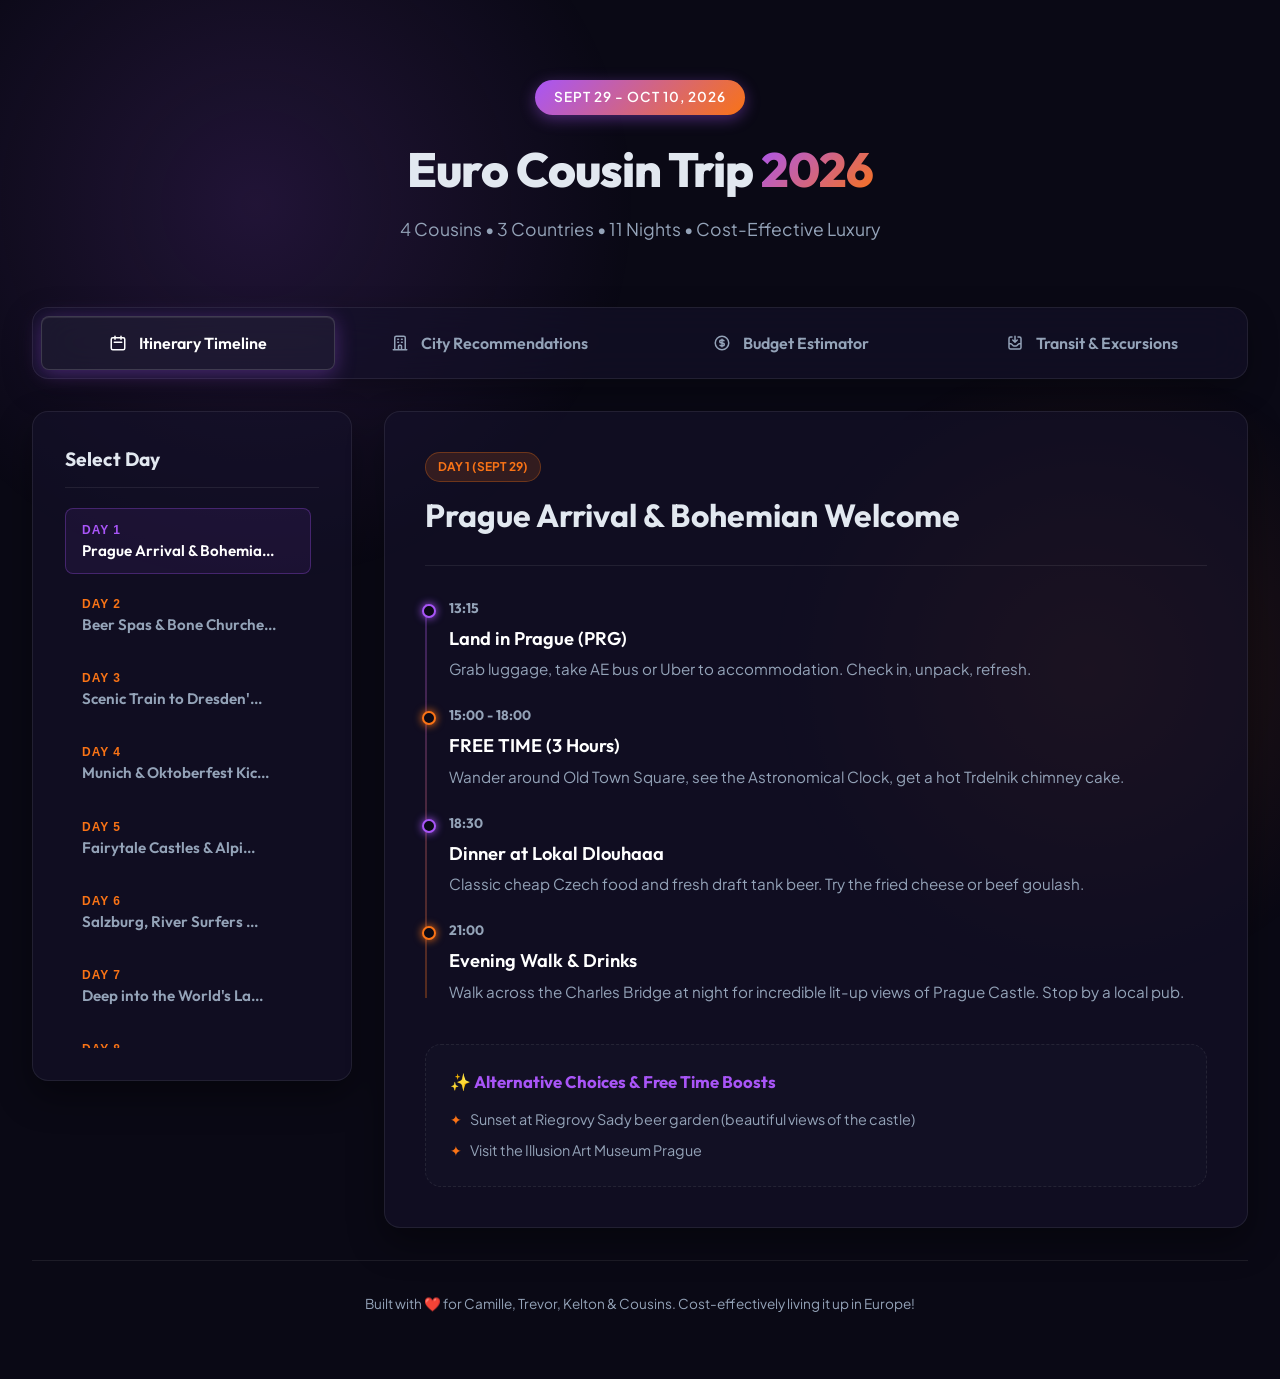
==== commit 7352cb19: "Convert prices to USD and remove accented characters" ====
--- a/eurocousintrip/index.html
+++ b/eurocousintrip/index.html
@@ -127,7 +127,7 @@
             <div class="input-group">
               <label for="calc-lodging">🏨 Total Lodging Cost ($ / person)</label>
               <input type="number" id="calc-lodging" value="450" oninput="updateBudgetCalculator()">
-              <span class="hint">Includes Prague, Dresden, Munich (S-Bahn Dachau), & Salzburg. Vienna is €0!</span>
+              <span class="hint">Includes Prague, Dresden, Munich (S-Bahn Dachau), & Salzburg. Vienna is $0!</span>
             </div>
 
             <div class="input-group">
@@ -168,8 +168,8 @@
               <h4>💡 Clever Cost-Saving Choices Made:</h4>
               <ul>
                 <li><strong>Vienna lodging is free:</strong> Staying at Cousin Kelton Koch's apartment saves the group approx. $1,000 total.</li>
-                <li><strong>Munich S-Bahn Strategy:</strong> Staying in Dachau during Oktoberfest closing weekend saves €300+ per night.</li>
-                <li><strong>Bavarian Rail Pass:</strong> Using the DB Bayern-Ticket for Munich-Salzburg and Neuschwanstein Castle excursions costs only €15/person for full days of travel.</li>
+                <li><strong>Munich S-Bahn Strategy:</strong> Staying in Dachau during Oktoberfest closing weekend saves $330+ per night.</li>
+                <li><strong>Bavarian Rail Pass:</strong> Using the DB Bayern-Ticket for Munich-Salzburg and Neuschwanstein Castle excursions costs only $17/person for full days of travel.</li>
                 <li><strong>Bratislava day-trip alternative:</strong> Bratislava is a super-cheap alternative for food and drinks, only 1 hour from Vienna.</li>
               </ul>
             </div>
@@ -198,56 +198,56 @@
                 <td><strong>Prague Airport ➔ Accommodation</strong></td>
                 <td>Uber / Airport Express Bus</td>
                 <td>30 - 45 mins</td>
-                <td>~€16 - €20 total</td>
-                <td>Split an Uber/Bolt for convenience, or take the AE Bus for €4 PP.</td>
+                <td>~$18 - $22 total</td>
+                <td>Split an Uber/Bolt for convenience, or take the AE Bus for $4.50 PP.</td>
               </tr>
               <tr>
                 <td><strong>Prague ➔ Dresden</strong></td>
                 <td>EuroCity (EC) Train</td>
                 <td>2h 15m</td>
-                <td>~€60 - €80 total</td>
-                <td>Direct frequent train. Buy tickets early on České Dráhy (cd.cz) or bahn.com.</td>
+                <td>~$65 - $90 total</td>
+                <td>Direct frequent train. Buy tickets early on Ceske Drahy (cd.cz) or bahn.com.</td>
               </tr>
               <tr>
                 <td><strong>Dresden ➔ Munich</strong></td>
                 <td>ICE High-Speed Train</td>
                 <td>4h 30m</td>
-                <td>~€120 - €180 total</td>
+                <td>~$130 - $200 total</td>
                 <td>Connects via Leipzig or Erfurt. Book via Deutsche Bahn.</td>
               </tr>
               <tr>
                 <td><strong>Munich ➔ Neuschwanstein Castle</strong></td>
                 <td>Bavarian Regional Train + Bus</td>
                 <td>2h 30m (each way)</td>
-                <td>€59 total</td>
+                <td>$65 total</td>
                 <td>Buy a <strong>Bayern-Ticket</strong> for 4 people at a ticket machine. Covers all regional trains & buses!</td>
               </tr>
               <tr>
                 <td><strong>Munich ➔ Salzburg</strong></td>
                 <td>BRB regional train</td>
                 <td>1h 45m</td>
-                <td>€59 total</td>
+                <td>$65 total</td>
                 <td>Use the same <strong>Bayern-Ticket</strong> on the regional line. Direct train every hour.</td>
               </tr>
               <tr>
                 <td><strong>Salzburg ➔ Eisriesenwelt Werfen</strong></td>
                 <td>S-Bahn S3 + Shuttle Bus</td>
                 <td>1h 15m (each way)</td>
-                <td>~€40 total (Transit only)</td>
+                <td>~$4.500 total (Transit only)</td>
                 <td>Train from Salzburg Hbf to Werfen, shuttle bus to ticket office, hike, and cable car.</td>
               </tr>
               <tr>
                 <td><strong>Salzburg ➔ Vienna</strong></td>
                 <td>Railjet / Westbahn Train</td>
                 <td>2h 30m</td>
-                <td>~€80 - €120 total</td>
+                <td>~$90 - $130 total</td>
                 <td>Westbahn is often cheaper and offers nice double-decker trains.</td>
               </tr>
               <tr>
                 <td><strong>Vienna ➔ Vienna Airport (VIE)</strong></td>
                 <td>S-Bahn S7 Train</td>
                 <td>25 mins</td>
-                <td>€17.60 total</td>
+                <td>$19.00 total</td>
                 <td>Fast regional train. Avoid the overpriced CAT (City Airport Train).</td>
               </tr>
             </tbody>
@@ -258,7 +258,7 @@
             <div class="warning-grid">
               <div class="warning-item">
                 <h5>🏰 Neuschwanstein Castle</h5>
-                <p>Tickets drop exactly 3 months in advance and sell out rapidly. Make sure to book online ahead of time. Don't skip Marienbrücke bridge for the absolute best view of the castle.</p>
+                <p>Tickets drop exactly 3 months in advance and sell out rapidly. Make sure to book online ahead of time. Don't skip Marienbrucke bridge for the absolute best view of the castle.</p>
               </div>
               <div class="warning-item">
                 <h5>❄️ Eisriesenwelt Ice Caves</h5>
